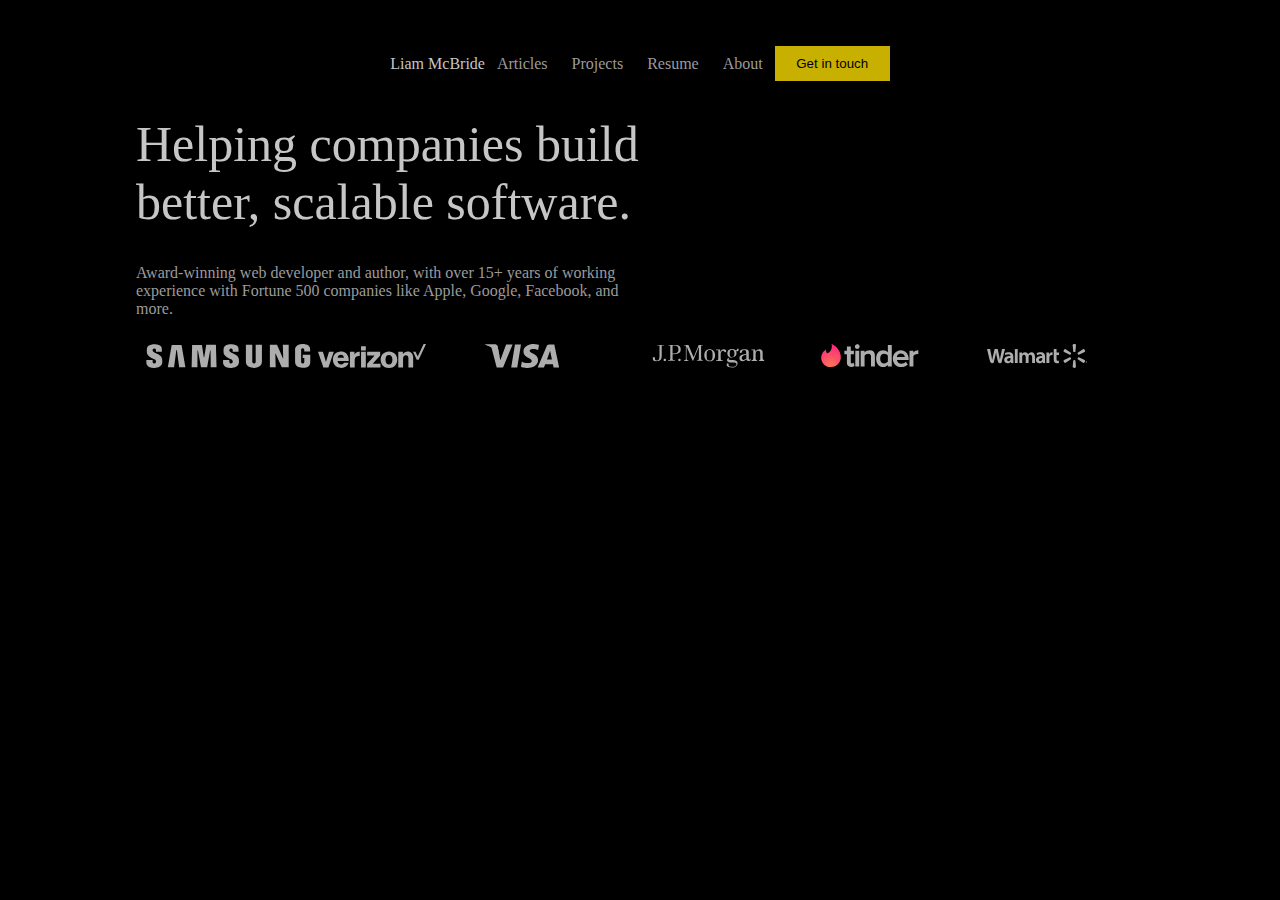
==== Developer Portfolio Starter Files/index.html @ 796c5a11 "Created first practice" ====
<!DOCTYPE html>
<html>
<head>
    <meta charset="UTF-8">
    <meta name="description" content="Free Web tutorials">
    <meta name="keywords" content="HTML, CSS, JavaScript">
    <meta name="author" content="Liam McBride">
    <script src="js/main.js" defer></script>
    <link rel="stylesheet" href="main.css">
    <!-- <link rel="icon"> -->
    <title>Liam McBride</title>
</head>
<body>
    <ul>
        <li class="name-li nav-li"><div class="name-div">Liam McBride</div></li>
        <li class="nav-li"><ul>
            <li><a href="">Articles</a></li>
            <li><a href="">Projects</a></li>
            <li><a href="">Resume</a></li>
            <li><a href="">About</a></li>
        </ul></li>
        <li class="button-li nav-li"><button>Get in touch</button></li>
    </ul>
    <div>
        <h1>Helping companies build<br>better, scalable software.</h1>
        <p>Award-winning web developer and author, with over 15+ years of working<br>experience with Fortune 500 companies like Apple, Google, Facebook, and<br>more.</p>
    </div>
    <div>
        <ul>
            <li class="logo-li"><img src="Assets/Logos/Samsung.svg"></li>
            <li class="logo-li"><img src="Assets/Logos/Verizon.svg"></li>
            <li class="logo-li"><img src="Assets/Logos/Visa.svg"></li>
            <li class="logo-li"><img src="Assets/Logos/JP Morgan.svg"></li>
            <li class="logo-li"><img src="Assets/Logos/Tinder.svg"></li>
            <li class="logo-li"><img src="Assets/Logos/Walmart.svg"></li>
        </ul>
    </div>
</body>
<footer>
</footer>
</html>
---- Developer Portfolio Starter Files/main.css ----
body{
    background-color: black;
    padding-left: 10%;
    padding-right: 10%;
    padding-top: 3%;
}

ul{
    list-style-type: none;
    justify-content: center;
    align-items: center;
    display: flex;
    margin: 0;
    padding: 0;
    overflow: hidden;
    width: 100%;
    /* background-color: #333; */
}

li{
    display: inline-block;
    justify-content: space-between;
}

.nav-li{
    
}

a{
    color: rgb(155, 155, 155);
    display: block;
    padding-left: 12px;
    padding-right: 12px;
    text-decoration: none;
}

.button-li{
    display: flex;
    justify-content: right;
}

li button{
    background-color: rgb(199, 176, 0);
    border: none;
    padding: 10px;
    /* padding-left: 15px;
    padding-right: 15px; */
    width: 115px;
}

a:hover{
    color: rgb(199, 176, 0);
}

.name-div{
    color: rgb(198, 198, 198);
}

.name-li{
    float: left;
}

h1 {
    color:rgb(198, 198, 198);
    font-weight: 100;
    font-size: 50px;
}

p{
    color:rgb(155, 155, 155);
}

img{
    margin: 10px;
}

.logo-li{
    width: 17%;
}
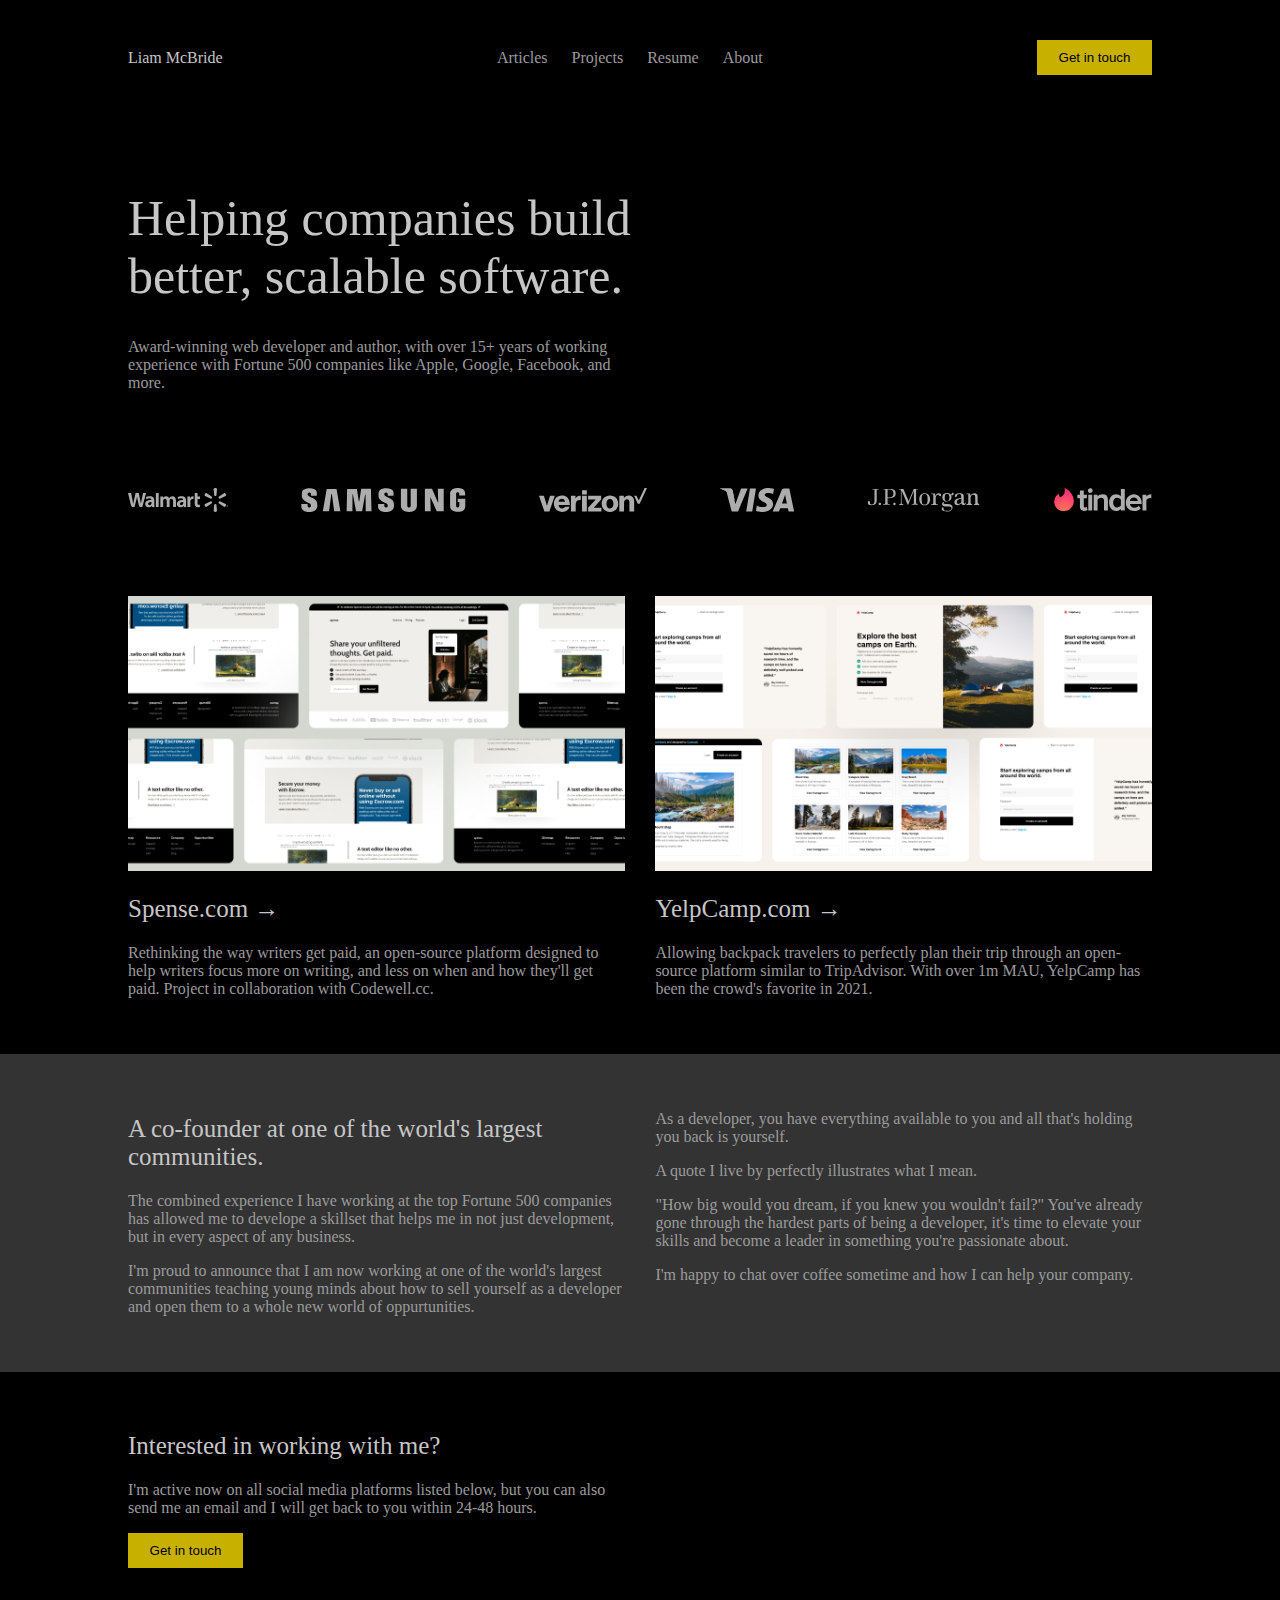
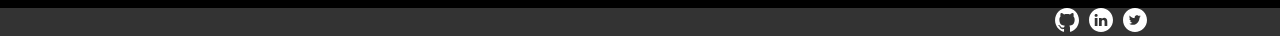
==== commit 62ad189e: "Almost done" ====
--- a/Developer Portfolio Starter Files/index.html
+++ b/Developer Portfolio Starter Files/index.html
@@ -11,31 +11,120 @@
     <title>Liam McBride</title>
 </head>
 <body>
-    <ul>
-        <li class="name-li nav-li"><div class="name-div">Liam McBride</div></li>
-        <li class="nav-li"><ul>
-            <li><a href="">Articles</a></li>
-            <li><a href="">Projects</a></li>
-            <li><a href="">Resume</a></li>
-            <li><a href="">About</a></li>
-        </ul></li>
-        <li class="button-li nav-li"><button>Get in touch</button></li>
-    </ul>
-    <div>
+    <div class="content-div">
+        <ul>
+            <li class="name-li nav-li"><div class="name-div">Liam McBride</div></li>
+            <li class="nav-li"><ul>
+                <li><a href="">Articles</a></li>
+                <li><a href="">Projects</a></li>
+                <li><a href="">Resume</a></li>
+                <li><a href="">About</a></li>
+            </ul></li>
+            <li class="button-li nav-li"><button>Get in touch</button></li>
+        </ul>
+    </div>
+    <div class="content-div">
         <h1>Helping companies build<br>better, scalable software.</h1>
         <p>Award-winning web developer and author, with over 15+ years of working<br>experience with Fortune 500 companies like Apple, Google, Facebook, and<br>more.</p>
     </div>
-    <div>
-        <ul>
+    <div class="content-div">
+        <ul class="logo-ul">
+            <li class="logo-li"><img src="Assets/Logos/Walmart.svg"></li>
             <li class="logo-li"><img src="Assets/Logos/Samsung.svg"></li>
             <li class="logo-li"><img src="Assets/Logos/Verizon.svg"></li>
             <li class="logo-li"><img src="Assets/Logos/Visa.svg"></li>
             <li class="logo-li"><img src="Assets/Logos/JP Morgan.svg"></li>
             <li class="logo-li"><img src="Assets/Logos/Tinder.svg"></li>
-            <li class="logo-li"><img src="Assets/Logos/Walmart.svg"></li>
+        </ul>
+    </div>
+    <div class="content-div">
+        <ul class="example-ul">
+            <li>
+                <img src="Assets/Spense.png">
+                <h2 src="">Spense.com →</h2>
+                <p>
+                    Rethinking the way writers get paid, an open-source
+                    platform designed to help writers focus more on writing, and less on
+                    when and how they'll get paid. Project in collaboration with
+                    Codewell.cc.
+                </p>
+            </li>
+            <li><div style="width: 3%"></div></li>
+            <li>
+                <img src="Assets/YelpCamp.png">
+                <h2 src="">YelpCamp.com →</h2>
+                <p>
+                    Allowing backpack travelers to perfectly plan their trip
+                    through an open-source platform similar to TripAdvisor. With
+                    over 1m MAU, YelpCamp has been the crowd's favorite in 2021.
+                </p>
+            </li>
+        </ul>
+    </div>
+    <div class="content-div gray-band">
+        <ul class="description-ul">
+            <li>
+                <h2>A co-founder at one of the world's largest communities.</h2>
+                <p>
+                    The combined experience I have working at the top Fortune 500
+                    companies has allowed me to develope a skillset that helps me
+                    in not just development, but in every aspect of any business.
+                </p>
+                <p>
+                    I'm proud to announce that I am now working at one of the
+                    world's largest communities teaching young minds about how
+                    to sell yourself as a developer and open them to a whole
+                    new world of oppurtunities.
+                </p>
+            </li>
+            <li><div style="width: 3%"></div></li>
+            <li>
+                <p>
+                    As a developer, you have everything available to you and all
+                    that's holding you back is yourself.
+                </p>
+                <p>
+                    A quote I live by perfectly illustrates what I mean.
+                </p>
+                <p>
+                    "How big would you dream, if you knew you wouldn't fail?"
+                    You've already gone through the hardest parts of being a 
+                    developer, it's time to elevate your skills and become a 
+                    leader in something you're passionate about.
+                </p>
+                <p>
+                    I'm happy to chat over coffee sometime and how I can help
+                    your company.
+                </p>
+            </li>
+        </ul>
+    </div>
+    <div class="content-div">
+        <ul class="example-ul">
+            <li>
+                <h2>Interested in working with me?</h2>
+                <p>
+                    I'm active now on all social media platforms listed below,
+                    but you can also send me an email and I will get back to
+                    you within 24-48 hours.
+                </p>
+                <button>Get in touch</button>
+            </li>
         </ul>
     </div>
 </body>
-<footer>
+<footer class="gray-band">
+    <div>
+        <ul>
+            <li class="name-li nav-li"><div class="name-div"> </div></li>
+            <li>
+                <ul>
+                    <li class="icon-li"><a><img src="Assets/Social Icons/Github.svg"></a></li>
+                    <li class="icon-li"><a><img src="Assets/Social Icons/LinkedIn.svg"></a></li>
+                    <li class="icon-li"><a><img src="Assets/Social Icons/Twitter.svg"></a></li>
+                </ul>
+            </li>
+        </ul>
+    </div>  
 </footer>
 </html>--- a/Developer Portfolio Starter Files/main.css
+++ b/Developer Portfolio Starter Files/main.css
@@ -1,29 +1,23 @@
 body{
     background-color: black;
-    padding-left: 10%;
-    padding-right: 10%;
-    padding-top: 3%;
+    padding: 0;
+    margin: 0;
+}
+
+.content-div{
+    padding: 40px 10%;
+    margin: 0;
 }
 
 ul{
     list-style-type: none;
-    justify-content: center;
+    justify-content: space-between;
     align-items: center;
     display: flex;
     margin: 0;
     padding: 0;
     overflow: hidden;
     width: 100%;
-    /* background-color: #333; */
-}
-
-li{
-    display: inline-block;
-    justify-content: space-between;
-}
-
-.nav-li{
-    
 }
 
 a{
@@ -34,36 +28,34 @@
     text-decoration: none;
 }
 
-.button-li{
-    display: flex;
-    justify-content: right;
-}
-
-li button{
+button{
     background-color: rgb(199, 176, 0);
     border: none;
     padding: 10px;
-    /* padding-left: 15px;
-    padding-right: 15px; */
     width: 115px;
 }
 
-a:hover{
+a:hover, li h2:hover{
     color: rgb(199, 176, 0);
+    
 }
 
 .name-div{
     color: rgb(198, 198, 198);
 }
 
-.name-li{
-    float: left;
+h1 {
+    font-weight: 100;
+    font-size: 50px;
 }
 
-h1 {
+h2 {
+    font-weight: 100;
+    font-size: 25px;
+}
+
+h1, h2{
     color:rgb(198, 198, 198);
-    font-weight: 100;
-    font-size: 50px;
 }
 
 p{
@@ -71,9 +63,33 @@
 }
 
 img{
-    margin: 10px;
+    width: 100%;
+    height: 100%;
 }
 
-.logo-li{
-    width: 17%;
+.description-ul, .gray-band{
+    background-color: #333;
+}
+
+.example-ul, .description-ul{
+    justify-content: space-between;
+    align-items: start;
+}
+
+.example-ul li, .description-ul li{
+    max-width: 48.5%;
+}
+
+.icon-li{
+    margin: 0 5px;
+}
+
+.icon-li a, .icon-li a img{
+    margin: 0;
+    padding: 0;
+}
+
+footer div{
+    padding: 0 10%;
+    margin: 0;
 }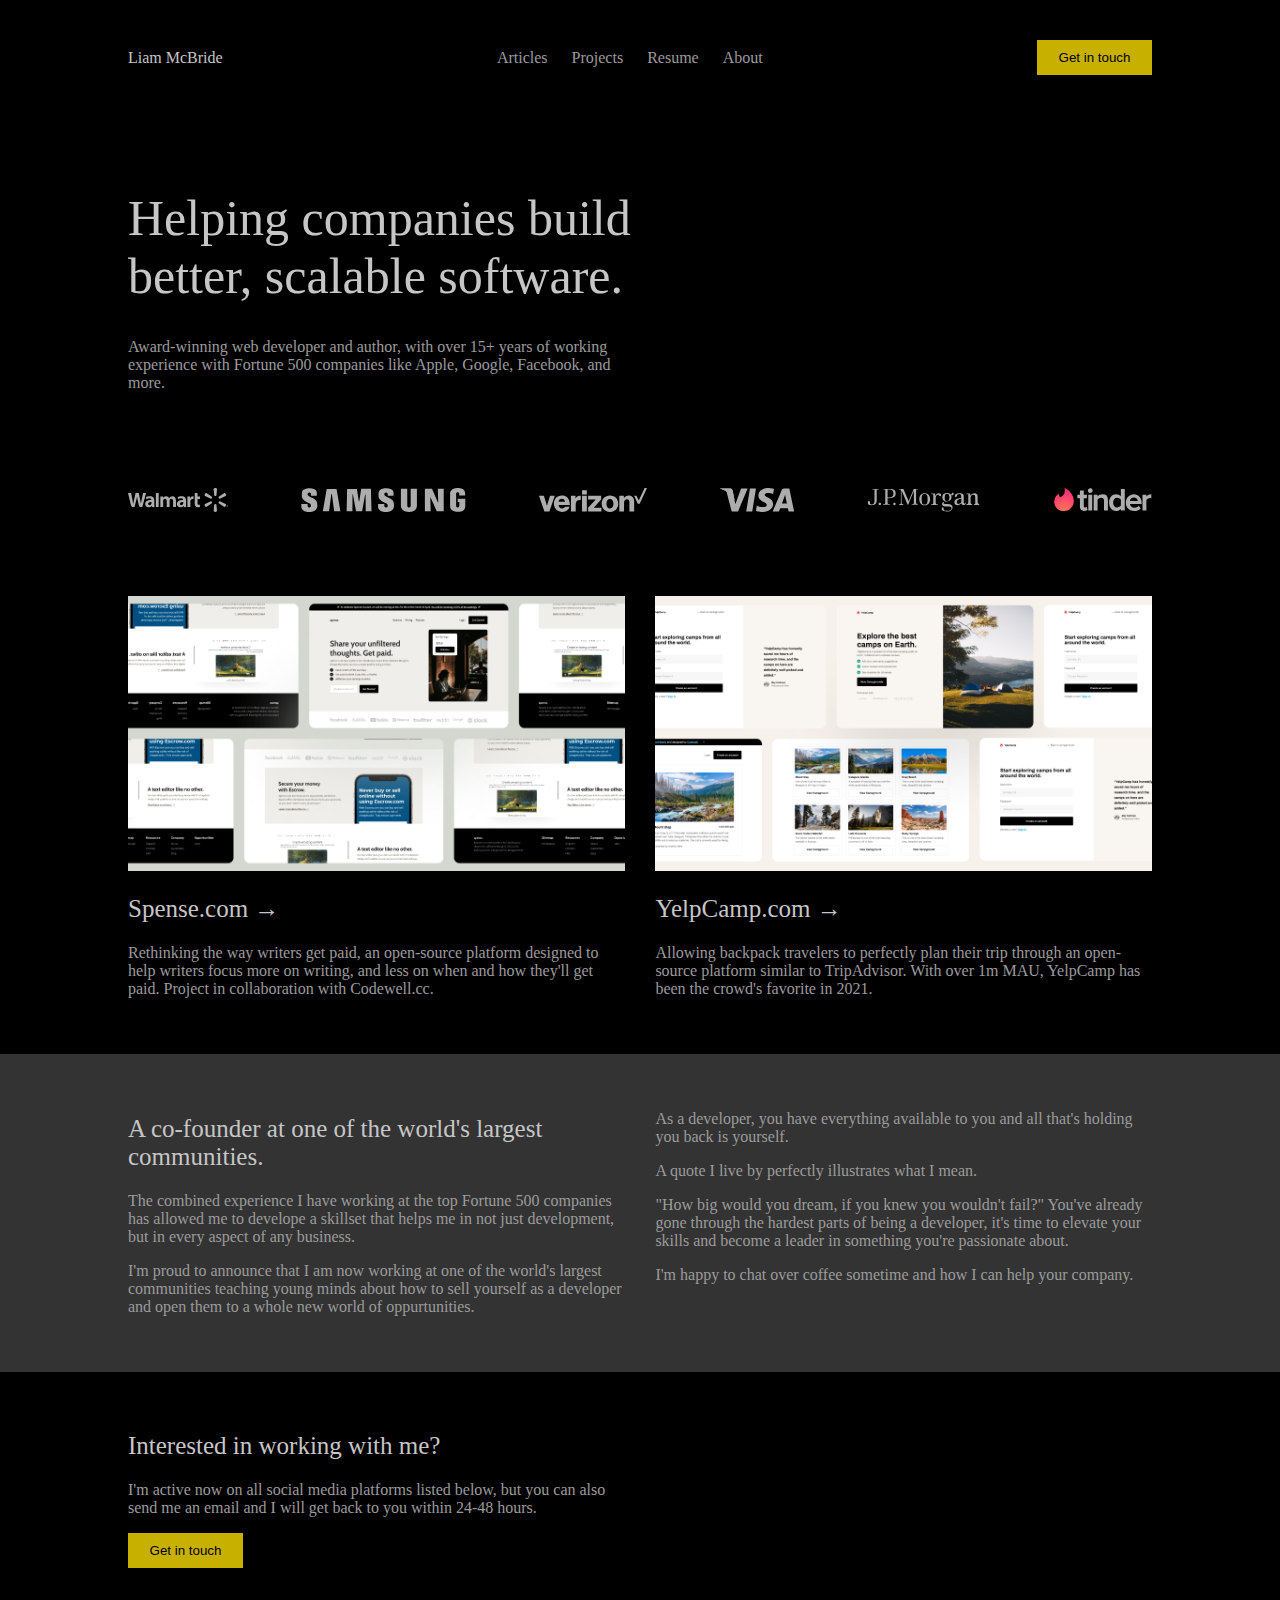
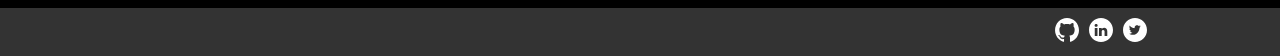
==== commit ca38b373: "p2" ====
--- a/Developer Portfolio Starter Files/index.html
+++ b/Developer Portfolio Starter Files/index.html
@@ -116,7 +116,7 @@
 <footer class="gray-band">
     <div>
         <ul>
-            <li class="name-li nav-li"><div class="name-div"> </div></li>
+            <li class="name-li nav-li"><div class="name-div"></div></li>
             <li>
                 <ul>
                     <li class="icon-li"><a><img src="Assets/Social Icons/Github.svg"></a></li>
--- a/Developer Portfolio Starter Files/main.css
+++ b/Developer Portfolio Starter Files/main.css
@@ -90,6 +90,6 @@
 }
 
 footer div{
-    padding: 0 10%;
+    padding: 10px 10%;
     margin: 0;
 }